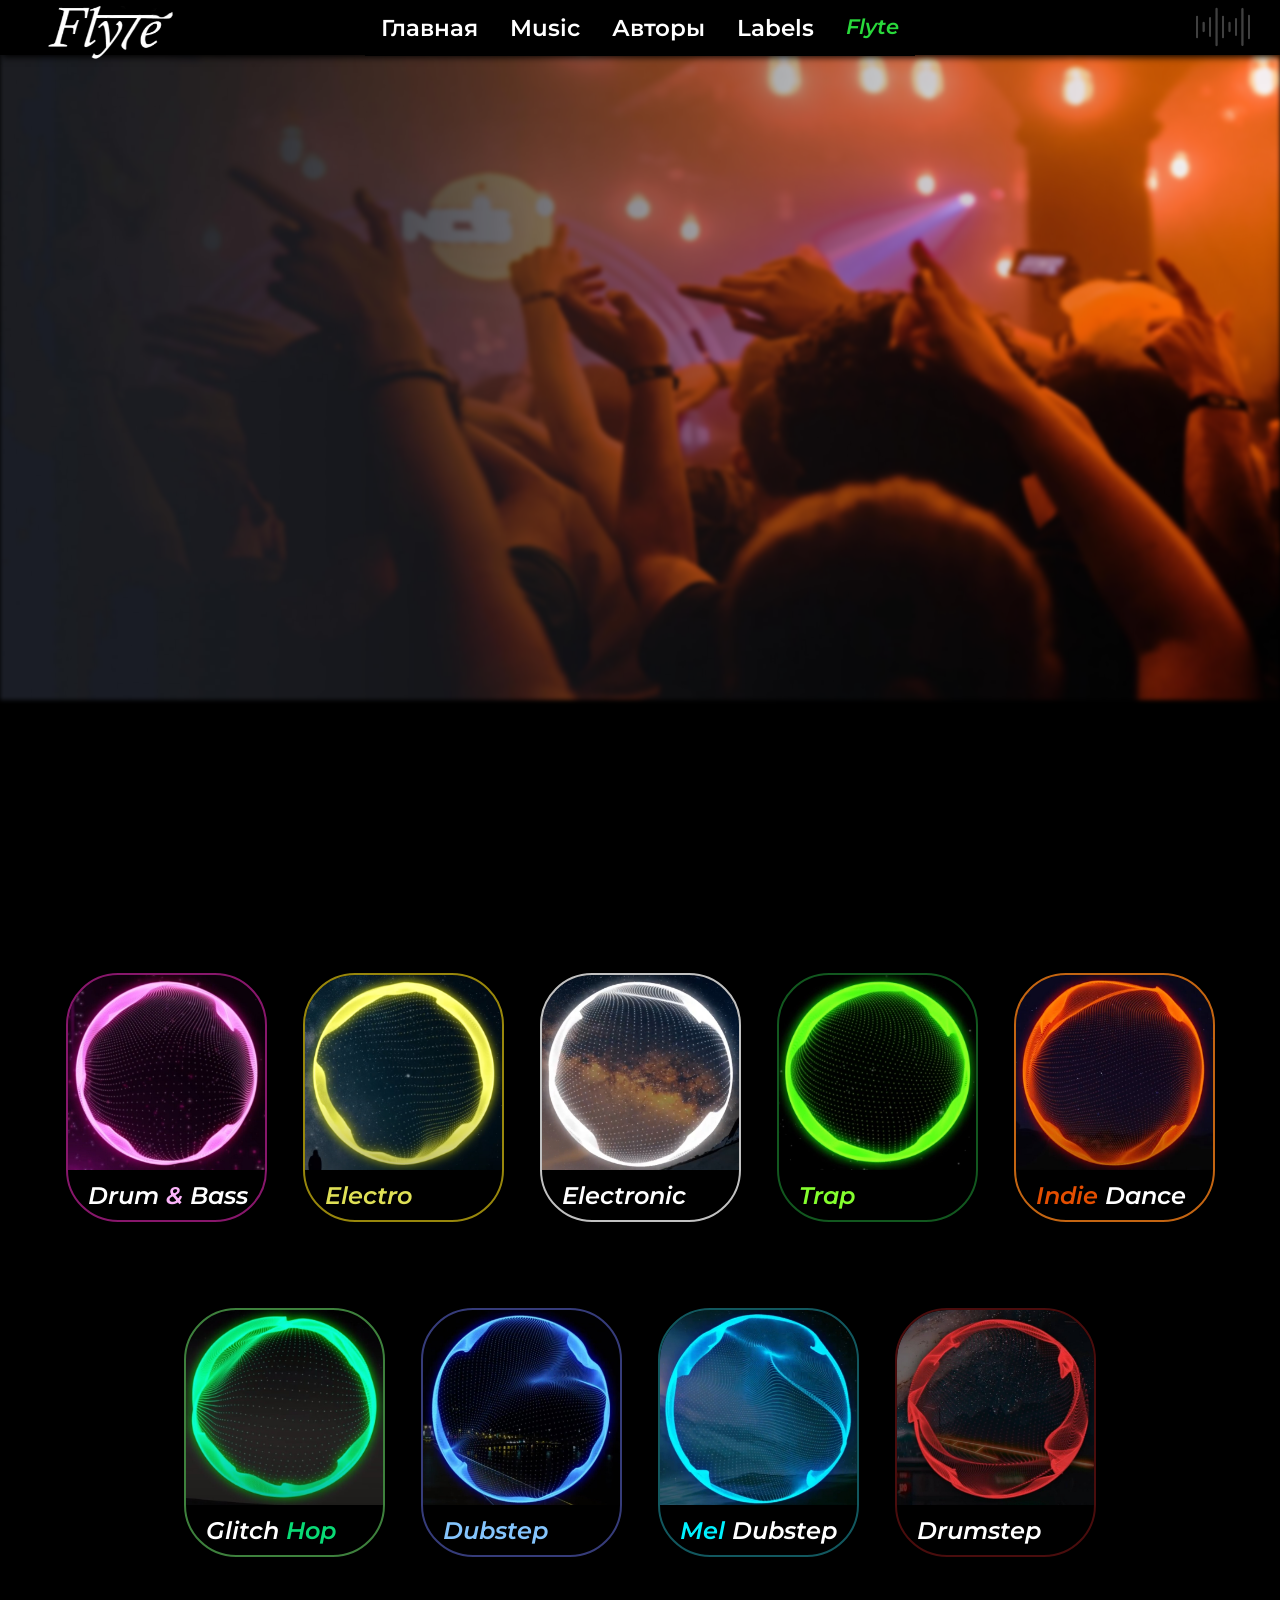
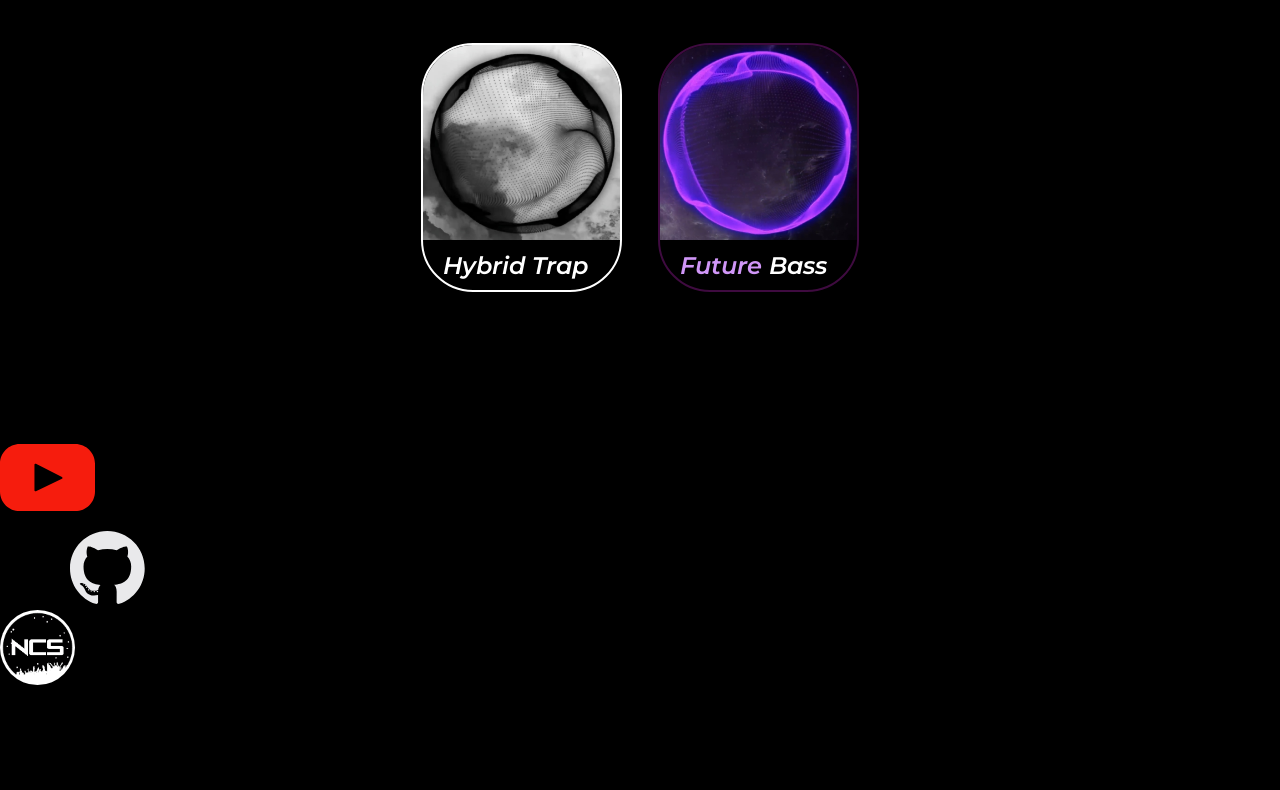
==== files/music.html @ 18b71b93 "Add files via upload" ====
<!DOCTYPE html>
<html>

<head>
	<meta charset="utf-8">
	<meta http-equiv="X-UA-Compatible" content="IE=edge">
	<meta name="viewport" content="width=device-width">
	<title>Flyte Music</title>

	<link rel="stylesheet" type="text/css" href="music.css">
	<link rel="stylesheet" href="../css/loader.css">
	<link rel="stylesheet" type="text/css" href="music-media.css">
	<link rel="stylesheet" type="text/css" href="uou.css">
	<link rel="stylesheet" type="text/css" href="uou-mobile.css">
	<link rel="stylesheet" href="../footer/goast.css">
	<link rel="stylesheet" href="../loader/loader.css">

</head>

<body>

	<!-- include JQuery -->
	<script src="https://code.jquery.com/jquery-3.3.1.min.js"
		integrity="sha256-FgpCb/KJQlLNfOu91ta32o/NMZxltwRo8QtmkMRdAu8=" crossorigin="anonymous">
		</script>

	<!-- Header -->

	<header class="header">
		<div class="container">
			<div class="header-block">

				<div class="header-bg">
					<img src="header.jpg" class="header-bg__image">
				</div>

			</div>

			<div class="header-rectangle"></div>
		</div>
	</header>

	<!-- Menu -->

	<div class="mobile">
		<div>
			<span></span>
			<span></span>
			<span></span>
		</div>
		<nav>
			<ul>
				<li><a href="../index.html">Главная</a></li>
				<li><a href="music.html" target="_blank"><span style="color: #e8c9ff;">Music</span></a></li>
				<li><a href="#">Авторы</a></li>
				<li><a href="#">Labels</a></li>
				<li><a href="#" class="style-word"><span style="color: #91ffb0;;">Flyte</span></a></li>
			</ul>
		</nav>
	</div>

	<section class="menu">
		<div class="menu-nav">
			<div class="navbar">
				<a href="../index.html" class="a">Главная</a>
				<a href="music.html" class="a">Music</a>
				<a href="#" class="a">Авторы</a>
				<a href="#" class="a">Labels</a>
				<a href="#" class="menu-link" style="font-style: italic;"><span style="color: #29d93b;">Flyte</span></a>
			</div>
		</div>
	</section>

	<section class="circles">
		<div class="container">
			<div class="container-table">
				<div class="image-table">
					<div class="image-table__block">
						<div class="image-table__link">
							<a href="../genres/dnb.html" class="image-link" target="_blank">
								<div class="image-table__border">
									<img src="../circles/drum&bass.jpg" class="image-link__item"
										data-label='Drum & Bass' style="outline: 2px solid rgb(136, 23, 108);">
								</div>
								<!-- Under text block -->
								<p class="image-table__title">Drum <span style="color: #fbb4f9;">&</span> Bass</p>
							</a>
						</div>
						<div class="image-table__link">
							<a href="#" class="image-link">
								<img src="../circles/electro.jpg" class="image-link__item"
									style="outline: 2px solid rgb(152, 135, 12);">
							</a>
							<!-- Under text block -->
							<p class="image-table__title" style="color: #dfe056;">Electro</p>
						</div>
						<div class="image-table__link">
							<a href="#" class="image-link">
								<img src="../circles/electronic.jpg" class="image-link__item"
									style="outline: 2px solid rgba(255, 255, 255, 0.758);">
							</a>
							<!-- Under text block -->
							<p class="image-table__title">Electronic</p>
						</div>
						<div class="image-table__link">
							<a href="#" class="image-link">
								<img src="../circles/trap.jpg" class="image-link__item"
									style="outline: 2px solid rgb(18, 88, 31);">
							</a>
							<!-- Under text block -->
							<p class="image-table__title" style="color: #84fe2e;">Trap</p>
						</div>
						<div class="image-table__link">
							<a href="#" class="image-link">
								<img src="../circles/indie-dance.jpg" class="image-link__item"
									style="outline: 2px solid rgb(196, 101, 18);">
							</a>
							<!-- Under text block -->
							<p class="image-table__title"><span style="color: #e44e00;">Indie</span> Dance</p>
						</div>
					</div>

					<div class="image-table__block">
						<div class="image-table__link">
							<a href="#" class="image-link">
								<img src="../circles/glitch-hop.jpg" class="image-link__item"
									style="outline: 2px solid rgba(122, 252, 120, 0.515);">
							</a>
							<!-- Under text block -->
							<p class="image-table__title">Glitch <span style="color: #09da76;">Hop</span></p>
						</div>
						<div class="image-table__link">
							<a href="#" class="image-link">
								<img src="../circles/dubstep.jpg" class="image-link__item"
									style="outline: 2px solid rgb(54, 60, 122);">
							</a>
							<!-- Under text block -->
							<p class="image-table__title"><span style="color: #85c5fd;">Dubstep</span></p>
						</div>
						<div class="image-table__link">
							<a href="#" class="image-link">
								<img src="../circles/mel-dubstep.jpg" class="image-link__item"
									style="outline: 2px solid rgb(18, 88, 95);">
							</a>
							<!-- Under text block -->
							<p class="image-table__title"><span style="color: rgb(0, 242, 255);">Mel</span> Dubstep</p>
						</div>
						<div class="image-table__link">
							<a href="#" class="image-link">
								<img src="../circles/drumstep.jpg" class="image-link__item"
									style="outline: 2px solid rgb(74, 13, 13);">
							</a>
							<!-- Under text block -->
							<p class="image-table__title">Drumstep</p>
						</div>
					</div>

					<div class="image-table__block">
						<div class="image-table__link">
							<a href="../eyes/eyes.html" target="_blank" class="image-link">
								<img src="../circles/hybrid-trap.jpg" class="image-link__item"
									style="outline: 2px solid rgb(255, 255, 255);">
							</a>
							<!-- Under text block -->
							<p class="image-table__title">Hybrid Trap</p>
						</div>
						<div class="image-table__link">
							<a href="#" class="image-link">
								<img src="../circles/future-bass.jpg" class="image-link__item"
									style="outline: 2px solid rgb(63, 11, 64);">
							</a>
							<!-- Under text block -->
							<p class="image-table__title"><span style="color: #d096f7;">Future</span> Bass</p>
						</div>
					</div>
				</div>
			</div>
		</div>
	</section>

	<!-- Under other units(UOU) -->

	<section class="circles">
		<div class="container">
			<div class="image-table1">
				<div class="image-table__block1">
					<div class="image-table__link1">
						<a href="../genres/dnb.html" class="image-link1" target="_blank">
							<img src="../circles/drum&bass.jpg" class="image-link__item1"
								style="outline: 2px solid rgb(136, 23, 108);">
						</a>
						<!-- Under text block -->
						<p class="image-table__title">Drum <span style="color: #fbb4f9;">&</span> Bass</p>
					</div>
					<div class="image-table__link1">
						<a href="#" class="image-link1">
							<img src="../circles/electro.jpg" class="image-link__item1"
								style="outline: 2px solid rgb(152, 135, 12);">
						</a>
						<!-- Under text block -->
						<p class="image-table__title" style="color: #dfe056;">Electro</p>
					</div>
					<div class="image-table__link1">
						<a href="#" class="image-link1">
							<img src="../circles/electronic.jpg" class="image-link__item1"
								style="outline: 2px solid rgba(255, 255, 255, 0.758);">
						</a>
						<!-- Under text block -->
						<p class="image-table__title">Electronic</p>
					</div>
					<div class="image-table__link1">
						<a href="#" class="image-link1">
							<img src="../circles/trap.jpg" class="image-link__item1"
								style="outline: 2px solid rgb(18, 88, 31);">
						</a>
						<!-- Under text block -->
						<p class="image-table__title" style="color: #84fe2e;">Trap</p>
					</div>
				</div>

				<div class="image-table__block1">
					<div class="image-table__link1">
						<a href="#" class="image-link1">
							<img src="../circles/indie-dance.jpg" class="image-link__item1"
								style="outline: 2px solid rgb(196, 101, 18);">
						</a>
						<!-- Under text block -->
						<p class="image-table__title"><span style="color: #e44e00;">Indie</span> Dance</p>
					</div>
					<div class="image-table__link1">
						<a href="#" class="image-link1">
							<img src="../circles/glitch-hop.jpg" class="image-link__item1"
								style="outline: 2px solid rgba(122, 252, 120, 0.515);">
						</a>
						<!-- Under text block -->
						<p class="image-table__title">Glitch <span style="color: #09da76;">Hop</span></p>
					</div>
					<div class="image-table__link1">
						<a href="#" class="image-link1">
							<img src="../circles/dubstep.jpg" class="image-link__item1"
								style="outline: 2px solid rgb(54, 60, 122);">
						</a>
						<!-- Under text block -->
						<p class="image-table__title"><span style="color: #85c5fd;">Dubstep</span></p>
					</div>
					<div class="image-table__link1">
						<a href="#" class="image-link1">
							<img src="../circles/mel-dubstep.jpg" class="image-link__item1"
								style="outline: 2px solid rgb(18, 88, 95);">
						</a>
						<!-- Under text block -->
						<p class="image-table__title"><span style="color: rgb(0, 242, 255);">Mel</span> Dubstep</p>
					</div>
				</div>

				<div class="image-table__block1">
					<div class="image-table__link1">
						<a href="#" class="image-link1">
							<img src="../circles/drumstep.jpg" class="image-link__item1"
								style="outline: 2px solid rgb(74, 13, 13);">
						</a>
						<!-- Under text block -->
						<p class="image-table__title">Drumstep</p>
					</div>
					<div class="image-table__link1">
						<a href="#" class="image-link1">
							<img src="../circles/hybrid-trap.jpg" class="image-link__item1"
								style="outline: 2px solid rgb(255, 255, 255);">
						</a>
						<!-- Under text block -->
						<p class="image-table__title">Hybrid Trap</p>
					</div>
					<div class="image-table__link1">
						<a href="#" class="image-link1">
							<img src="../circles/future-bass.jpg" class="image-link__item1"
								style="outline: 2px solid rgb(63, 11, 64);">
						</a>
						<!-- Under text block -->
						<p class="image-table__title"><span style="color: #d096f7;">Future</span> Bass</p>
					</div>
				</div>
			</div>
		</div>
	</section>

	<!-- Under other units for mobile(UOU-mobile) -->

	<section class="circles">
		<div class="container">
			<div class="image-table2">

				<div class="image-table__block2">
					<div class="image-table__link2">
						<a href="../genres/DnB/dnb.html" class="image-link2" target="_blank">
							<img src="../circles/drum&bass.jpg" class="image-link__item2"
								style="outline: 2px solid rgb(136, 23, 108);">
							<!-- Under text block -->
							<p class="image-table__title">Drum <span style="color: #fbb4f9;">&</span> Bass</p>
						</a>
					</div>
					<div class="image-table__link2">
						<a href="#" class="image-link2">
							<img src="../circles/electro.jpg" class="image-link__item2"
								style="outline: 2px solid rgb(152, 135, 12);">
						</a>
						<!-- Under text block -->
						<p class="image-table__title" style="color: #dfe056;">Electro</p>
					</div>
					<div class="image-table__link2">
						<a href="#" class="image-link2">
							<img src="../circles/electronic.jpg" class="image-link__item2"
								style="outline: 2px solid rgba(255, 255, 255, 0.758);">
						</a>
						<!-- Under text block -->
						<p class="image-table__title">Electronic</p>
					</div>
				</div>

				<div class="image-table__block2">
					<div class="image-table__link2">
						<a href="#" class="image-link2">
							<img src="../circles/trap.jpg" class="image-link__item2"
								style="outline: 2px solid rgb(18, 88, 31);">
						</a>
						<!-- Under text block -->
						<p class="image-table__title" style="color: #84fe2e;">Trap</p>
					</div>
					<div class="image-table__link2">
						<a href="#" class="image-link2">
							<img src="../circles/indie-dance.jpg" class="image-link__item2"
								style="outline: 2px solid rgb(196, 101, 18);">
						</a>
						<!-- Under text block -->
						<p class="image-table__title"><span style="color: #e44e00;">Indie</span> Dance</p>
					</div>
					<div class="image-table__link2">
						<a href="#" class="image-link2">
							<img src="../circles/glitch-hop.jpg" class="image-link__item2"
								style="outline: 2px solid rgba(122, 252, 120, 0.515);">
						</a>
						<!-- Under text block -->
						<p class="image-table__title">Glitch <span style="color: #09da76;">Hop</span></p>
					</div>
				</div>

				<div class="image-table__block2">
					<div class="image-table__link2">
						<a href="#" class="image-link2">
							<img src="../circles/dubstep.jpg" class="image-link__item2"
								style="outline: 2px solid rgb(54, 60, 122);">
						</a>
						<!-- Under text block -->
						<p class="image-table__title"><span style="color: #85c5fd;">Dubstep</span></p>
					</div>
					<div class="image-table__link2">
						<a href="#" class="image-link2">
							<img src="../circles/mel-dubstep.jpg" class="image-link__item2"
								style="outline: 2px solid rgb(18, 88, 95);">
						</a>
						<!-- Under text block -->
						<p class="image-table__title"><span style="color: rgb(0, 242, 255);">Mel</span> Dubstep</p>
					</div>
					<div class="image-table__link2">
						<a href="#" class="image-link2">
							<img src="../circles/drumstep.jpg" class="image-link__item2"
								style="outline: 2px solid rgb(74, 13, 13);">
						</a>
						<!-- Under text block -->
						<p class="image-table__title">Drumstep</p>
					</div>
				</div>
				<div class="image-table__block2">
					<div class="image-table__link2">
						<a href="#" class="image-link2">
							<img src="../circles/hybrid-trap.jpg" class="image-link__item2"
								style="outline: 2px solid rgb(255, 255, 255);">
						</a>
						<!-- Under text block -->
						<p class="image-table__title">Hybrid Trap</p>
					</div>
					<div class="image-table__link2">
						<a href="#" class="image-link2">
							<img src="../circles/future-bass.jpg" class="image-link__item2"
								style="outline: 2px solid rgb(63, 11, 64);">
						</a>
						<!-- Under text block -->
						<p class="image-table__title"><span style="color: #d096f7;">Future</span> Bass</p>
					</div>
				</div>
			</div>
		</div>
	</section>

	<!-- Under other units for mobile(UOU-mobile2) -->

	<section class="circles">
		<div class="container">
			<div class="image-table3">

				<div class="image-table__block3">
					<div class="image-table__link3">
						<a href="../genres/DnB/dnb.html" class="image-link3" target="_blank">
							<img src="../circles/drum&bass.jpg" class="image-link__item3"
								style="outline: 2px solid rgb(136, 23, 108);">
							<!-- Under text block -->
							<p class="image-table__title">Drum <span style="color:#fbb4f9;">&</span> Bass</p>
						</a>
					</div>
					<div class="image-table__link3">
						<a href="#" class="image-link3">
							<img src="../circles/electro.jpg" class="image-link__item3"
								style="outline: 2px solid rgb(152, 135, 12);">
						</a>
						<!-- Under text block -->
						<p class="image-table__title" style="color: #dfe056;">Electro</p>
					</div>
				</div>

				<div class="image-table__block3">
					<div class="image-table__link3">
						<a href="#" class="image-link3">
							<img src="../circles/electronic.jpg" class="image-link__item3"
								style="outline: 2px solid rgba(255, 255, 255, 0.758);">
						</a>
						<!-- Under text block -->
						<p class="image-table__title">Electronic</p>
					</div>

					<div class="image-table__link3">
						<a href="#" class="image-link3">
							<img src="../circles/trap.jpg" class="image-link__item3"
								style="outline: 2px solid rgb(18, 88, 31);">
						</a>
						<!-- Under text block -->
						<p class="image-table__title" style="color: #84fe2e;">Trap</p>
					</div>
				</div>

				<div class="image-table__block3">
					<div class="image-table__link3">
						<a href="#" class="image-link3">
							<img src="../circles/indie-dance.jpg" class="image-link__item3"
								style="outline: 2px solid rgb(196, 101, 18);">
						</a>
						<!-- Under text block -->
						<p class="image-table__title"><span style="color: #e44e00;">Indie</span> Dance</p>
					</div>
					<div class="image-table__link3">
						<a href="#" class="image-link3">
							<img src="../circles/glitch-hop.jpg" class="image-link__item3"
								style="outline: 2px solid rgba(122, 252, 120, 0.515);">
						</a>
						<!-- Under text block -->
						<p class="image-table__title">Glitch <span style="color: #09da76;">Hop</span></p>
					</div>
				</div>

				<div class="image-table__block3">
					<div class="image-table__link3">
						<a href="#" class="image-link3">
							<img src="../circles/dubstep.jpg" class="image-link__item3"
								style="outline: 2px solid rgb(54, 60, 122);">
						</a>
						<!-- Under text block -->
						<p class="image-table__title"><span style="color: #85c5fd;">Dubstep</span></p>
					</div>
					<div class="image-table__link3">
						<a href="#" class="image-link3">
							<img src="../circles/mel-dubstep.jpg" class="image-link__item3"
								style="outline: 2px solid rgb(18, 88, 95);">
						</a>
						<!-- Under text block -->
						<p class="image-table__title"><span style="color: rgb(0, 242, 255);">Mel</span> Dubstep</p>
					</div>
				</div>
				<div class="image-table__block3">
					<div class="image-table__link3">
						<a href="#" class="image-link3">
							<img src="../circles/drumstep.jpg" class="image-link__item3"
								style="outline: 2px solid rgb(74, 13, 13);">
						</a>
						<!-- Under text block -->
						<p class="image-table__title">Drumstep</p>
					</div>

					<div class="image-table__link3">
						<a href="#" class="image-link3">
							<img src="../circles/hybrid-trap.jpg" class="image-link__item3"
								style="outline: 2px solid rgb(255, 255, 255);">
						</a>
						<!-- Under text block -->
						<p class="image-table__title">Hybrid Trap</p>
					</div>
				</div>
				<div class="image-table__block3">
					<div class="image-table__link3">
						<a href="#" class="image-link3">
							<img src="../circles/future-bass.jpg" class="image-link__item3"
								style="outline: 2px solid rgb(63, 11, 64);">
						</a>
						<!-- Under text block -->
						<p class="image-table__title"><span style="color: #d096f7;">Future</span> Bass</p>
					</div>
				</div>
			</div>
		</div>
	</section>

	<!-- Under other units for mobile(UOU-mobile3) -->

	<section class="circles">
		<div class="container">
			<div class="image-table4">

				<div class="image-table__block4">
					<div class="image-table__link4">
						<a href="../genres/DnB/dnb.html" class="image-link4" target="_blank">
							<img src="../circles/drum&bass.jpg" class="image-link__item4"
								style="outline: 2px solid rgb(136, 23, 108);">
							<!-- Under text block -->
							<p class="image-table__title">Drum <span style="color: #fbb4f9;">&</span> Bass</p>
						</a>
					</div>
					<div class="image-table__link4">
						<a href="#" class="image-link4">
							<img src="../circles/electro.jpg" class="image-link__item4"
								style="outline: 2px solid rgb(152, 135, 12);">
						</a>
						<!-- Under text block -->
						<p class="image-table__title" style="color: #dfe056;">Electro</p>
					</div>
				</div>

				<div class="image-table__block4">
					<div class="image-table__link4">
						<a href="#" class="image-link4">
							<img src="../circles/electronic.jpg" class="image-link__item4"
								style="outline: 2px solid rgba(255, 255, 255, 0.758);">
						</a>
						<!-- Under text block -->
						<p class="image-table__title">Electronic</p>
					</div>

					<div class="image-table__link4">
						<a href="#" class="image-link4">
							<img src="../circles/trap.jpg" class="image-link__item4"
								style="outline: 2px solid rgb(18, 88, 31);">
						</a>
						<!-- Under text block -->
						<p class="image-table__title" style="color: #84fe2e;">Trap</p>
					</div>
				</div>

				<div class="image-table__block4">
					<div class="image-table__link4">
						<a href="#" class="image-link4">
							<img src="../circles/indie-dance.jpg" class="image-link__item4"
								style="outline: 2px solid rgb(196, 101, 18);">
						</a>
						<!-- Under text block -->
						<p class="image-table__title"><span style="color: #e44e00;">Indie</span> Dance</p>
					</div>
					<div class="image-table__link4">
						<a href="#" class="image-link4">
							<img src="../circles/glitch-hop.jpg" class="image-link__item4"
								style="outline: 2px solid rgba(122, 252, 120, 0.515);">
						</a>
						<!-- Under text block -->
						<p class="image-table__title">Glitch <span style="color: #09da76;">Hop</span></p>
					</div>
				</div>

				<div class="image-table__block4">
					<div class="image-table__link4">
						<a href="#" class="image-link4">
							<img src="../circles/dubstep.jpg" class="image-link__item4"
								style="outline: 2px solid rgb(54, 60, 122);">
						</a>
						<!-- Under text block -->
						<p class="image-table__title"><span style="color: #85c5fd;">Dubstep</span></p>
					</div>
					<div class="image-table__link4">
						<a href="#" class="image-link4">
							<img src="../circles/mel-dubstep.jpg" class="image-link__item4"
								style="outline: 2px solid rgb(18, 88, 95);">
						</a>
						<!-- Under text block -->
						<p class="image-table__title"><span style="color: rgb(0, 242, 255);">Mel</span> Dubstep</p>
					</div>
				</div>
				<div class="image-table__block4">
					<div class="image-table__link4">
						<a href="#" class="image-link4">
							<img src="../circles/drumstep.jpg" class="image-link__item4"
								style="outline: 2px solid rgb(74, 13, 13);">
						</a>
						<!-- Under text block -->
						<p class="image-table__title">Drumstep</p>
					</div>

					<div class="image-table__link4">
						<a href="#" class="image-link4">
							<img src="../circles/hybrid-trap.jpg" class="image-link__item4"
								style="outline: 2px solid rgb(255, 255, 255);">
						</a>
						<!-- Under text block -->
						<p class="image-table__title">Hybrid Trap</p>
					</div>
				</div>
				<div class="image-table__block4">
					<div class="image-table__link4">
						<a href="#" class="image-link4">
							<img src="../circles/future-bass.jpg" class="image-link__item4"
								style="outline: 2px solid rgb(63, 11, 64);">
						</a>
						<!-- Under text block -->
						<p class="image-table__title"><span style="color: #d096f7;">Future</span> Bass</p>
					</div>
				</div>
			</div>
		</div>
	</section>

	<div class="logo-block">
		<a href="../index.html" class="logo-block__link">
			<img src="../1.png" class="logo">
		</a>
	</div>

	<!-- Footer -->

	<footer class="footer">
		<div id="container">
			<div class="block__footer">
				<div class="block-footer__link">
					<a href="https://www.spotify.com/" target="_blank">
						<img src="../svg/spotify.png" alt="svg" class="block-footer__image spotify">
					</a>
				</div>

				<div class="block-footer__link">
					<a href="https://www.youtube.com/channel/UC_aEa8K-EOJ3D6gOs7HcyNg" target="_blank">
						<img src="../svg/youtube.svg" alt="svg" class="block-footer__image youtube">
					</a>

				</div>

				<div class="block-footer__link block-footer-right__pad">
					<a href="https://github.com/Divvner" target="_blank">
						<img src="../svg/github.svg" alt="svg" class="block-footer__image github">
					</a>
				</div>

				<div class="block-footer__link">
					<a href="https://ncs.io/" target="_blank">
						<img src="../svg/ncs.png" alt="svg" class="block-footer__image ncs">
					</a>
				</div>
			</div>
			<div class="block__audio">
				<img class="soundbutton paused" src="../images/sound.gif" alt="Alt">
				<audio class="audio" src="../media/heartafire.mp3" loop></audio>
			</div>
		</div>
	</footer>

	<!-- Footer End -->

	<div id="preloader">
		<div id="loader">
			<div class='music'>
				<div class='bar'></div>
				<div class='bar'></div>
				<div class='bar'></div>
				<div class='bar'></div>
				<div class='bar'></div>
				<div class='bar'></div>
				<div class='bar'></div>
				<div class='bar'></div>
				<div class='bar'></div>
				<div class='bar'></div>
			</div>
		</div>
	</div>

	<script src="music.js" defer></script>

</body>

</html>
---- files/music.css ----
@import url('https://fonts.googleapis.com/css2?family=Montserrat:wght@100;200&display=swap');
@import url('https://fonts.googleapis.com/css2?family=Raleway:wght@100;200&family=Work+Sans:wght@100&display=swap');

* {
	margin: 0;
	padding: 0;
	box-sizing: border-box;
}

:root {
	--index: calc(1vw + 1vh);
}

body {
	background-color: #000;
	color: #fff;
	font-size: calc(var(--index) * .8);
	overflow-x: hidden;
	height: 100vh;
}

/*

	Menu for Mobile

*/



.mobile div {
	display: inline-block;
	position: fixed;
	left: 55%;
	bottom: 10px;
	margin-left: -50px;
	margin-top: -50px;
	background-color: #07e575;
	height: 40%;
	width: 40%;
	border-radius: 50%;
	z-index: 9999999;
	border: 4px solid #BFE2FF;
	box-shadow: 1px 3px 5px rgba(0, 0, 0, 0.3);
	cursor: pointer;
	box-sizing: content-box;
}

.mobile div span {
	display: block;
	position: absolute;
	left: 50%;
	transform: translateX(-50%);
	width: 30px;
	height: 4px;
	background-color: black;
	border-radius: 13px;
	transition-duration: .4s;
}

.mobile div span:nth-child(1) {
	top: 14px;
}

.mobile div span:nth-child(2) {
	top: 23px;
}

.mobile div span:nth-child(3) {
	bottom: 14px;
}

.mobile div.active span:nth-child(1) {
	transform: translate(-15px, 9px) rotate(-45deg);
}

.mobile div.active span:nth-child(2) {
	transition-duration: 0s;
	opacity: 0;
}

.mobile div.active span:nth-child(3) {
	transform: translate(-15px, -9px) rotate(45deg);
}

.mobile nav {
	display: block;
	position: fixed;
	height: 50px;
	width: 50px;
	border-radius: 50%;
	z-index: 9999990;
	transition-duration: .4s;
	display: flex;
	align-items: center;
	justify-content: center;
	overflow: hidden;
}

.mobile nav.open {
	background-color: rgba(0, 0, 0, 0.9);
	width: 170vw;
	height: 180vh;
	right: 0px;
	bottom: 0px;
	border-radius: 0;
}

.mobile nav ul {
	display: none;
}

.mobile nav ul.show {
	display: flex;
	flex-direction: column;
	list-style: none;
	margin: 0;
	padding: 0;
}

.mobile ul li {
	display: flex;
	align-items: center;
	justify-content: center;
	background-color: transparent;
	width: 100%;
	opacity: 0;
	animation-name: fadein;
	animation-duration: 1s;
	animation-fill-mode: forwards;
}

.mobile ul li:not(:last-child) {
	margin-bottom: 22px;
}

.mobile ul li a {
	font-size: 24px;
	font-style: italic;
	font-family: Raleway;
	font-weight: 600;
	letter-spacing: 0.1em;
	text-decoration: none;
	color: #fff;
	transition: 0.4s;
}

.mobile ul li a:hover {
	color: #40db6c;
	transform: scale(1.1);
	transition: 0.4s;
}

.style-word {
	margin-top: 30px;
}

@keyframes fadein {
	0% {
		opacity: 0;

	}

	100% {
		opacity: 1;
	}
}

/*

	Menu

*/

.menu-nav {
	display: flex;
	justify-content: center;
}

.navbar {
	font-family: 'Montserrat';
	z-index: 1;
	position: fixed;
	overflow: hidden;
	background-color: black;
	border: none;
	top: 0;
}

.navbar .a {
	float: left;
	font-size: 18px;
	font-weight: 600;
	color: white;
	text-align: center;
	padding: 14px 16px;
	text-decoration: none;
	transition: 0.4s;
}

.navbar .a:hover {
	background-color: #4df75e;
	color: black;
	font-weight: 600;
	border-radius: 5%;
	transition: 0.4s;
}

.menu-link {
	float: left;
	font-size: 18px;
	font-weight: 600;
	color: #29d93b;
	text-align: center;
	padding: 14px 16px;
	text-decoration: none;
	transition: 0.4s;
}

.menu-link:hover {
	color: black;
	font-weight: 600;
	transition: 0.4s;
}

/*

	table of music

*/

.container-table {
	margin-top: 170px;
}

.image-table {
	margin-top: 100px;
}

.image-table__link {
	transition: 0.4s;
}

.image-table__link:hover {
	transition: 0.4s;
	transform: scale(1.1);
}

.image-table__block {
	display: flex;
	flex-direction: row;
	justify-content: center;
}

.image-link {
	text-decoration: none;
	cursor: pointer;
}

.image-link__item {
	width: 277px;
	height: 275px;
	outline: 2px solid;
	padding-bottom: 50px;
	transition: 0.4s;
}

.image-link__item:hover {
	opacity: 0.3;
}

.image-table__border {
	display: block;
}

/*

	Header

*/

.header {
	display: block;
}

.header-block {
	display: block;
}

.header-bg {
	position: relative;
}

.header-bg__image {
	width: 100%;
	height: 700px;
	filter: blur(2px);
	box-shadow: inset 50px #000;
}

/*

	Different icons

*/

.logo-block {
	display: flex;
	justify-content: center;
}

.logo {
	position: absolute;
	top: 1175px;
	width: 20%;
}

/* 

	Logo-link

*/

.logo-block__link {
	text-decoration: none;
	text-transform: none;
	cursor: pointer;
}
---- files/music-media.css ----
@media (min-width: 1200px) {

	/* 
	
	body { 
		margin-right: calc(-1 * (100vw - 100%));
	}
	 
	*/

	html {
		width: 100%;
		height: 100%;
		margin: 0 auto;
	}

	/* 
	
		Footer
	
	*/

	.block-footer-right__pad {
		margin-left: 655px;
	}

	/* 
	
		Header

	*/

	.header {}

	.header-block {}

	.header-bg {
		position: relative;
	}

	.header-bg__image {
		width: 100%;
		height: 700px;
		filter: blur(2px);
		box-shadow: inset 50px #000;
	}

	.header-rectangle {
		width: 100%;
		height: 55px;
		position: fixed;
		top: 0;
		left: 0;
		background-color: #000;
		box-shadow: 2px 2px 7px #000;
	}

	/* 
	
		header end
	
	*/

	.image-table1 {
		display: none;
	}

	.image-table2 {
		display: none;
	}

	.image-table3 {
		display: none;
	}

	.image-table4 {
		display: none;
	}

	.navbar {
		font-family: 'Montserrat';
		z-index: 1;
		position: fixed;
		overflow: hidden;
		background-color: black;
		border: none;
	}

	.navbar .a {
		float: left;
		font-size: 1.3em;
		font-weight: 600;
		color: white;
		text-align: center;
		padding: 14px 16px;
		text-decoration: none;
		transition: 0.4s;
	}

	.menu-link {
		float: left;
		font-size: 1.2em;
		font-weight: 600;
		color: #29d93b;
		text-align: center;
		padding: 14px 16px;
		text-decoration: none;
		transition: 0.4s;
	}

	.menu-nav {
		display: flex;
		justify-content: center;
	}

	.image-table {
		margin-top: 100px;
	}

	.image-table__link {
		transition: 0.4s;
	}

	.image-table__link:hover {
		transition: 0.4s;
		transform: scale(1.1);
	}

	.image-table__block {
		display: flex;
		flex-direction: row;
		justify-content: center;
	}

	.image-link {
		text-decoration: none;
		cursor: pointer;
	}

	.image-link__item {
		width: 197px;
		height: 245px;
		margin: 20px;
		margin-top: 100px;
		border-radius: 50px;
		transition: 0.4s;
	}

	.image-link__item:hover {
		opacity: 0.3;
	}

	.image-table__title {
		text-decoration: none;
		text-transform: none;
		font-size: 1.4em;
		font-family: 'Montserrat';
		font-weight: 600;
		font-style: italic;
		color: #fff;
		margin-left: 40px;
		margin-top: -65px;
		animation: opacity 10s infinite;
	}

	.logo-block {
		display: block;
	}

	.logo {
		position: fixed;
		top: -33px;
		left: 5px;
		width: 17%;
	}

	/* 
	
		Footer
	
	*/

	#container {
		margin-top: 250px;
	}

	.block-footer__image {
		position: relative;
		width: 95px;
		height: 95px;
		top: -100px;
		transition: 0.4s;
	}

	.github {
		width: 75px;
		height: 75px;
		filter: invert(100%);
		margin: 0 70px 0 70px;
	}

	.ncs {
		width: 75px;
		height: 75px;
		border-radius: 50%;
	}

	.github:hover {
		transition: 0.4s;
		transform: scale(1.1);
		box-shadow: 2px 7px 5px rgb(17, 255, 0);
		border-radius: 50%;
	}

	.ncs:hover {
		transition: 0.4s;
		transform: scale(1.1);
		filter: invert(100%);
		box-shadow: 2px 7px 5px rgb(0, 238, 255);
	}

	.youtube:hover {
		transition: 0.4s;
		transform: scale(1.135);
	}

	.spotify {
		display: none;
	}

	.block-footer-right__pad {
		margin-left: 0px;
	}

	/* 
	
		Audio Button
	
	*/

	.block__audio {
		position: fixed;
		right: 30px;
		top: 0px;
	}

	.soundbutton {
		cursor: pointer;
		width: 54px;
		transition: .25s ease;
		color: green;
		transition: 0.4s;
	}

	.soundbutton:hover {
		transition: 0.4s;
		transform: scale(1.1);
	}

	.soundbutton.paused {
		opacity: .25;
	}

}

@media (min-width: 980px) and (max-width: 1199px) {

	.header {}

	.header-block {}

	.header-bg {
		position: relative;
	}

	.header-bg__image {
		width: 100%;
		height: 700px;
		filter: blur(2px);
		box-shadow: inset 50px #000;
	}

	.block-footer-right__pad {
		margin-left: 650px;
	}

	.image-table1 {
		display: none;
	}

	.image-table2 {
		display: none;
	}

	.image-table3 {
		display: none;
	}

	.image-table4 {
		display: none;
	}

	.menu-nav {
		display: flex;
		justify-content: center;
	}

	.navbar {
		font-family: 'Montserrat';
		z-index: 1;
		position: fixed;
		overflow: hidden;
		background-color: black;
		border: none;
	}

	.navbar .a {
		float: left;
		font-size: 1.5em;
		font-weight: 600;
		color: white;
		text-align: center;
		padding: 14px 16px;
		text-decoration: none;
		transition: 0.4s;
	}

	.menu-link {
		float: left;
		font-size: 1.5em;
		font-weight: 600;
		color: #29d93b;
		text-align: center;
		padding: 14px 16px;
		text-decoration: none;
		transition: 0.4s;
	}

	.menu-nav {
		display: flex;
		justify-content: center;
	}

	.image-table {
		margin-top: 300px;
	}

	.image-table__link {
		transition: 0.4s;
	}

	.image-table__link:hover {
		transition: 0.4s;
		transform: scale(1.1);
	}

	.image-table__block {
		display: flex;
		flex-direction: row;
		justify-content: center;
	}

	.image-link {
		text-decoration: none;
		cursor: pointer;
	}

	.image-link__item {
		width: 197px;
		height: 245px;
		margin: 20px;
		border-radius: 50px;
		margin-top: 100px;
		transition: 0.4s;
	}

	.image-link__item:hover {
		opacity: 0.3;
	}

	.image-table__title {
		text-decoration: none;
		text-transform: none;
		font-size: 1.5em;
		font-family: 'Montserrat';
		font-weight: 600;
		font-style: italic;
		color: #fff;
		margin-left: 40px;
		margin-top: -65px;
		animation: opacity 10s infinite;
	}

	.logo-block {
		display: block;
	}

	.logo {
		position: fixed;
		top: -30px;
		left: 0px;
		width: 17%;
	}

	/* 
	
		Header-rectangle
	
	*/

	.header-rectangle {
		width: 100%;
		height: 60px;
		position: fixed;
		top: 0;
		left: 0;
		background-color: #000;
		box-shadow: 2px 2px 7px #000;
	}

	/* 
	
		Footer
	
	*/

	#container {
		margin-top: 250px;
	}

	.block-footer__image {
		position: relative;
		width: 95px;
		height: 95px;
		top: -100px;
		transition: 0.4s;
	}

	.github {
		width: 75px;
		height: 75px;
		filter: invert(100%);
		margin: 0 70px 0 70px;
	}

	.ncs {
		width: 75px;
		height: 75px;
		border-radius: 50%;
	}

	.github:hover {
		transition: 0.4s;
		transform: scale(1.1);
		box-shadow: 2px 7px 5px rgb(17, 255, 0);
		border-radius: 50%;
	}

	.ncs:hover {
		transition: 0.4s;
		transform: scale(1.1);
		filter: invert(100%);
		box-shadow: 2px 7px 5px rgb(0, 238, 255);
	}

	.youtube:hover {
		transition: 0.4s;
		transform: scale(1.135);
	}

	.spotify {
		display: none;
	}

	.block-footer-right__pad {
		margin-left: 0px;
	}


	/* 
	
		Audio Button
	
	*/

	.block__audio {
		position: fixed;
		right: 30px;
		top: 5px;
	}

	.soundbutton {
		cursor: pointer;
		width: 54px;
		transition: .25s ease;
		color: green;
		transition: 0.4s;
	}

	.soundbutton:hover {
		transition: 0.4s;
		transform: scale(1.1);
	}

	.soundbutton.paused {
		opacity: .25;
	}

}

@media (min-width: 769px) and (max-width: 979px) {

	.header {}

	.header-block {}

	.header-bg {
		position: relative;
	}

	.header-bg__image {
		width: 100%;
		height: 700px;
		filter: blur(2px);
		box-shadow: inset 50px #000;
	}

	.block-footer-right__pad {
		margin-left: 610px;
	}

	.image-table {
		display: none;
	}

	.image-table1 {
		display: block;
	}

	.image-table2 {
		display: none;
	}

	.image-table3 {
		display: none;
	}

	.image-table4 {
		display: none;
	}

	.navbar {
		font-family: 'Montserrat';
		z-index: 1;
		position: fixed;
		overflow: hidden;
		background-color: black;
		border: none;
	}

	.navbar .a {
		float: left;
		font-size: 2em;
		font-weight: 600;
		color: white;
		text-align: center;
		padding: 14px 16px;
		text-decoration: none;
		transition: 0.4s;
	}

	.menu-link {
		float: left;
		font-size: 2em;
		font-weight: 600;
		color: #29d93b;
		text-align: center;
		padding: 14px 16px;
		text-decoration: none;
		transition: 0.4s;
	}

	.menu-nav {
		display: flex;
		justify-content: center;
	}

	.image-table__title {
		text-decoration: none;
		text-transform: none;
		font-size: 2.3em;
		font-family: 'Montserrat';
		font-weight: 600;
		font-style: italic;
		color: #fff;
		margin-left: 65px;
		margin-top: -85px;
		animation: opacity 10s infinite;
	}

	.logo-block {
		display: flex;
		justify-content: center;
	}

	.logo {
		position: fixed;
		top: -33px;
		left: 0;
		width: 20%;
	}

	/* 
	
		Header-rectangle
	
	*/

	.header-rectangle {
		width: 100%;
		height: 80px;
		position: fixed;
		top: 0;
		left: 0;
		background-color: #000;
		box-shadow: 2px 2px 7px #000;
	}

	/* 
	
		Footer
	
	*/

	#container {
		margin-top: 250px;
	}

	.block-footer__image {
		position: relative;
		width: 95px;
		height: 95px;
		top: -100px;
		transition: 0.4s;
	}

	.github {
		width: 75px;
		height: 75px;
		filter: invert(100%);
		margin: 0 70px 0 70px;
	}

	.ncs {
		width: 75px;
		height: 75px;
		border-radius: 50%;
	}

	.github:hover {
		transition: 0.4s;
		transform: scale(1.1);
		box-shadow: 2px 7px 5px rgb(17, 255, 0);
		border-radius: 50%;
	}

	.ncs:hover {
		transition: 0.4s;
		transform: scale(1.1);
		filter: invert(100%);
		box-shadow: 2px 7px 5px rgb(0, 238, 255);
	}

	.youtube:hover {
		transition: 0.4s;
		transform: scale(1.135);
	}

	.spotify {
		display: none;
	}

	.block-footer-right__pad {
		margin-left: 0px;
	}


	/* 
	
		Audio Button
	
	*/

	.block__audio {
		position: fixed;
		right: 30px;
		top: 5px;
	}

	.soundbutton {
		cursor: pointer;
		width: 74px;
		transition: .25s ease;
		color: green;
		transition: 0.4s;
	}

	.soundbutton:hover {
		transition: 0.4s;
		transform: scale(1.1);
	}

	.soundbutton.paused {
		opacity: .25;
	}

}

@media (min-width: 640px) and (max-width: 768px) {

	.header {}

	.header-block {}

	.header-bg {
		position: relative;
	}

	.header-bg__image {
		width: 100%;
		height: 700px;
		filter: blur(2px);
		box-shadow: inset 50px #000;
	}

	.block-footer-right__pad {
		margin-left: 490px;
	}

	.image-table {
		display: none;
		margin-top: 300px;
	}

	.image-table1 {
		display: none;
		margin-top: 300px;
	}

	.image-table2 {
		display: block;
		margin-top: 300px;
	}

	.image-table3 {
		display: none;
	}

	.image-table4 {
		display: none;
	}

	.mobile div {
		display: inline-block;
		position: fixed;
		left: 50%;
		bottom: 10px;
		background-color: #07e575;
		height: 90px;
		width: 90px;
		border-radius: 50%;
		z-index: 9999999;
		border: 7px solid #078f4b;
		box-shadow: 1px 3px 5px rgba(0, 0, 0, 0.3);
		cursor: pointer;
		box-sizing: content-box;
	}

	.mobile div span {
		display: block;
		position: absolute;
		left: 50%;
		transform: translateX(-50%);
		width: 55px;
		height: 7.2px;
		background-color: black;
		border-radius: 13px;
		transition-duration: .4s;
	}

	.mobile div span:nth-child(1) {
		top: 28px;
	}

	.mobile div span:nth-child(2) {
		top: 42px;
	}

	.mobile div span:nth-child(3) {
		top: 56px;
	}

	.mobile div.active span:nth-child(1) {
		transform: translate(-27px, 15px) rotate(-45deg);
	}

	.mobile div.active span:nth-child(2) {
		transition-duration: 0s;
		opacity: 0;
	}

	.mobile div.active span:nth-child(3) {
		transform: translate(-27px, -13px) rotate(45deg);
	}

	.mobile nav.open {
		background-color: rgba(0, 0, 0, 0.9);
		width: 100%;
		height: 100%;
		border-radius: 0;
	}

	.mobile ul li {
		background-color: transparent;
		width: 100%;
		opacity: 0;
		animation-name: fadein;
		animation-duration: 1s;
		animation-fill-mode: forwards;
	}

	.mobile ul li a {
		position: relative;
		font-size: 3rem;
		font-style: italic;
		font-family: Raleway;
		font-weight: 600;
		letter-spacing: 0.1em;
		text-decoration: none;
		color: #fff;
		padding-top: 30px;
		transition: 0.4s;
	}

	.mobile ul li a:hover {
		color: #40db6c;
		transform: scale(1.1);
		transition: 0.4s;
	}

	.mobile ul li:nth-child(5) {
		padding-top: 20px;
	}

	.image-table__title {
		text-decoration: none;
		text-transform: none;
		font-size: 3em;
		font-family: 'Montserrat';
		font-weight: 600;
		font-style: italic;
		color: #fff;
		margin-left: 60px;
		margin-top: -80px;
		animation: opacity 10s infinite;
	}

	.logo-block {
		display: block;
	}

	.logo {
		position: fixed;
		top: -37px;
		left: 0;
		width: 25%;
	}

	/* 
	
		Header-rectangle
	
	*/

	.header-rectangle {
		width: 100%;
		height: 100px;
		position: fixed;
		top: 0;
		left: 0;
		background-color: #000;
		box-shadow: 2px 2px 7px #000;
	}

	/* 
	
		Footer
	
	*/

	#container {
		margin-top: 200px;
	}

	.block-footer__image {
		position: relative;
		width: 95px;
		height: 95px;
		margin-left: 30px;
		top: -100px;
		transition: 0.4s;
	}

	.spotify {
		width: 180px;
		height: 105px;
		border: 2px solid #000;
		border-radius: 50%;
		margin-left: 10px;
		margin-right: -30px;
	}

	.github {
		width: 75px;
		height: 75px;
		filter: invert(100%);
		margin-left: 600px;
		margin-right: 30px;
	}

	.youtube {
		width: 75px;
		height: 75px;
	}

	.ncs {
		width: 75px;
		height: 75px;
		margin-right: 40px;
		margin-left: 10px;
		border-radius: 50%;
	}

	.spotify:hover {
		transition: 0.3s;
		transform: scale(1.1);
		box-shadow: -5px 5px 5px green;
	}
	
	.github:hover {
		transition: 0.4s;
		transform: scale(1.1);
	}

	.youtube:hover {
		transition: 0.4s;
		transform: scale(1.1);
	}

	.ncs:hover {
		transition: 0.4s;
		transform: scale(1.1);
	}

	.block-footer-right__pad {
		margin-left: 160px;
	}

	/* 
	
		Audio Button
	
	*/

	.block__audio {
		position: fixed;
		right: 30px;
		top: 15px;
	}

	.soundbutton {
		cursor: pointer;
		width: 80px;
		transition: .25s ease;
		color: green;
		transition: 0.4s;
	}

	.soundbutton:hover {
		transition: 0.4s;
		transform: scale(1.2);
	}

	.soundbutton.paused {
		opacity: .25;
	}

}

@media (min-width: 480px) and (max-width: 640px) {

	.header {}

	.header-block {}

	.header-bg {
		position: relative;
	}

	.header-bg__image {
		width: 100%;
		height: 700px;
		filter: blur(2px);
		box-shadow: inset 50px #000;
	}

	.block-footer-right__pad {
		margin-left: 300px;
	}

	.image-table {
		display: none;
	}

	.image-table1 {
		display: none;
	}

	.image-table2 {
		display: none;
	}

	.image-table3 {
		display: block;
	}

	.image-table4 {
		display: none;
	}

	.mobile div {
		display: inline-block;
		position: fixed;
		left: 50%;
		bottom: 10px;
		background-color: #07e575;
		height: 110px;
		width: 110px;
		border-radius: 50%;
		z-index: 9999999;
		border: 7px solid #078f4b;
		box-shadow: 1px 3px 5px rgba(0, 0, 0, 0.3);
		cursor: pointer;
		box-sizing: content-box;
	}

	.mobile div span {
		display: block;
		position: absolute;
		left: 50%;
		transform: translateX(-50%);
		width: 65px;
		height: 8px;
		background-color: black;
		border-radius: 13px;
		transition-duration: .4s;
	}

	.mobile nav.open {
		background-color: rgba(0, 0, 0, 0.9);
		width: 100%;
		height: 100%;
		right: 0px;
		bottom: 0px;
		border-radius: 0;
	}

	.mobile ul li:nth-child(5) {
		padding-top: 20px;
	}

	.mobile ul li a {
		font-size: 4.5em;
		font-style: italic;
		font-family: Raleway;
		font-weight: 600;
		letter-spacing: 0.1em;
		text-decoration: none;
		color: #fff;
		padding-top: 30px;
		transition: 0.4s;
	}

	.mobile div span:nth-child(1) {
		top: 34px;
	}

	.mobile div span:nth-child(2) {
		top: 51px;
	}

	.mobile div span:nth-child(3) {
		top: 68px;
	}

	.mobile div.active span:nth-child(1) {
		transform: translate(-32px, 18px) rotate(-45deg);
	}

	.mobile div.active span:nth-child(2) {
		transition-duration: 0s;
		opacity: 0;
	}

	.mobile div.active span:nth-child(3) {
		transform: translate(-32px, -16px) rotate(45deg);
	}

	.image-table__title {
		text-decoration: none;
		text-transform: none;
		font-size: 3.8em;
		font-family: 'Montserrat';
		font-weight: 600;
		font-style: italic;
		color: #fff;
		margin-left: 60px;
		margin-top: -90px;
		animation: opacity 10s infinite;
	}

	.logo-block {
		display: block;
	}

	.logo {
		position: fixed;
		top: -60px;
		left: 0px;
		width: 30%;
	}

	/* 
	
		Header-rectangle
	
	*/

	.header-rectangle {
		width: 100%;
		height: 100px;
		position: fixed;
		top: 0;
		left: 0;
		background-color: #000;
		box-shadow: 2px 2px 7px #000;
	}

	/* 
	
		Footer
	
	*/

	#container {
		margin-top: 200px;
	}

	.block-footer__image {
		position: relative;
		width: 95px;
		height: 95px;
		margin-left: 30px;
		top: -100px;
		transition: 0.4s;
	}

	.spotify {
		width: 180px;
		height: 105px;
		border: 2px solid #000;
		border-radius: 50%;
		margin-left: 10px;
		margin-right: -30px;
	}

	.github {
		width: 75px;
		height: 75px;
		filter: invert(100%);
		margin-left: 600px;
		margin-right: 30px;
	}

	.youtube {
		width: 75px;
		height: 75px;
	}

	.ncs {
		width: 75px;
		height: 75px;
		margin-right: 40px;
		margin-left: 10px;
		border-radius: 50%;
	}

	.spotify:hover {
		transition: 0.3s;
		transform: scale(1.1);
		box-shadow: -5px 5px 5px green;
	}
	
	.github:hover {
		transition: 0.4s;
		transform: scale(1.1);
	}

	.youtube:hover {
		transition: 0.4s;
		transform: scale(1.1);
	}

	.ncs:hover {
		transition: 0.4s;
		transform: scale(1.1);
	}

	.block-footer-right__pad {
		margin-left: 160px;
	}

	/* 
	
		Audio Button
	
	*/

	.block__audio {
		position: fixed;
		right: 30px;
		top: 10px;
	}

	.soundbutton {
		cursor: pointer;
		width: 84px;
		transition: .25s ease;
		color: green;
		transition: 0.4s;
	}

	.soundbutton:hover {
		transition: 0.4s;
		transform: scale(1.1);
	}

	.soundbutton.paused {
		opacity: .25;
	}

}

@media (min-width: 320px) and (max-width: 480px) {

	.header {}

	.header-block {}

	.header-bg {
		position: relative;
	}

	.header-bg__image {
		width: 100%;
		height: 850px;
		filter: blur(3px);
		box-shadow: inset 50px #000;
	}

	.image-table {
		display: none;
	}

	.image-table1 {
		display: none;
	}

	.image-table2 {
		display: none;
	}

	.image-table3 {
		display: none;
	}

	.image-table4 {
		display: block;
	}

	/* 
	
		Mobile menu
	
	*/

	.mobile div {
		display: inline-block;
		position: fixed;
		left: 50%;
		bottom: 10px;
		background-color: #07e575;
		height: 100px;
		width: 100px;
		border-radius: 50%;
		z-index: 9999999;
		border: 7px solid #078f4b;
		box-shadow: 1px 3px 5px rgba(0, 0, 0, 0.3);
		cursor: pointer;
		box-sizing: content-box;
	}

	.mobile div span {
		display: block;
		position: absolute;
		left: 50%;
		transform: translateX(-50%);
		width: 65px;
		height: 7.5px;
		background-color: black;
		border-radius: 13px;
		transition-duration: .4s;
	}

	.mobile nav.open {
		background-color: rgba(0, 0, 0, 0.9);
		width: 100%;
		height: 100%;
		right: 0px;
		bottom: 0px;
		border-radius: 0;
	}

	.mobile ul li:nth-child(5) {
		padding-top: 40px;
	}

	.mobile ul li a {
		font-size: 5em;
		font-style: italic;
		font-family: Raleway;
		font-weight: 600;
		letter-spacing: 0.1em;
		text-decoration: none;
		color: #fff;
		padding-top: 37px;
		transition: 0.4s;
	}

	.mobile div span:nth-child(1) {
		top: 30px;
	}

	.mobile div span:nth-child(2) {
		top: 46px;
	}

	.mobile div span:nth-child(3) {
		top: 62px;
	}

	.mobile div.active span:nth-child(1) {
		transform: translate(-33px, 17px) rotate(-45deg);
	}

	.mobile div.active span:nth-child(2) {
		transition-duration: 0s;
		opacity: 0;
	}

	.mobile div.active span:nth-child(3) {
		transform: translate(-33px, -15px) rotate(45deg);
	}

	.image-table__title {
		text-decoration: none;
		text-transform: none;
		font-size: 4.2em;
		font-family: 'Montserrat';
		font-weight: 600;
		font-style: italic;
		color: #fff;
		margin-left: 55px;
		margin-top: -90px;
		animation: opacity 10s infinite;
	}

	.logo-block {
		display: block;
	}

	.logo {
		position: fixed;
		top: -47px;
		left: -30px;
		width: 40%;
	}

	/* 
	
		Header-rectangle
	
	*/

	.header-rectangle {
		width: 100%;
		height: 100px;
		position: fixed;
		top: 0;
		left: 0;
		background-color: #000;
		box-shadow: 2px 2px 7px #000;
	}

	/* 
	
		Footer
	
	*/

	#container {
		margin-top: 200px;
	}

	.block-footer__image {
		position: relative;
		width: 95px;
		height: 95px;
		margin-left: 30px;
		top: -100px;
		transition: 0.4s;
	}

	.spotify {
		width: 180px;
		height: 105px;
		border: 2px solid #000;
		border-radius: 50%;
		margin-left: 10px;
		margin-right: -30px;
	}

	.spotify:hover {
		transition: 0.3s;
		transform: scale(1.1);
		box-shadow: -5px 5px 5px green;
	}

	.github {
		width: 75px;
		height: 75px;
		filter: invert(100%);
		margin-left: 170px;
		margin-right: 30px;
	}

	.github:hover {
		transition: 0.4s;
		transform: scale(1.1);
	}

	.youtube:hover {
		transition: 0.4s;
		transform: scale(1.1);
	}

	.ncs:hover {
		transition: 0.4s;
		transform: scale(1.1);
	}

	.youtube {
		width: 75px;
		height: 75px;
	}

	.ncs {
		width: 75px;
		height: 75px;
		margin-right: 40px;
		margin-left: 10px;
		border-radius: 50%;
	}

	.block-footer-right__pad {
		margin-left: 160px;
	}

	/* 
	
		Audio Button
	
	*/

	.block__audio {
		position: fixed;
		right: 30px;
		top: 10px;
	}

	.soundbutton {
		cursor: pointer;
		width: 84px;
		transition: .25s ease;
		color: green;
		transition: 0.4s;
	}

	.soundbutton:hover {
		transition: 0.4s;
		transform: scale(1.1);
	}

	.soundbutton.paused {
		opacity: .25;
	}

}

/*

	Extra Media Requests

*/


@media (min-width: 769px) {

	.mobile {
		display: none;
	}

}

@media (min-width: 320px) and (max-width: 768px) {
	.menu-nav {
		display: none;
	}

}

/*

	extra Media Requests

*/

@media (min-width: 769px) and (max-width: 910px) {
	.navbar .a {
		float: left;
		font-size: 2.2em;
		font-weight: 600;
		color: white;
		text-align: center;
		padding: 14px 16px;
		text-decoration: none;
		transition: 0.4s;
	}

	.menu-link {
		float: left;
		font-size: 2.2em;
		font-weight: 600;
		color: #29d93b;
		text-align: center;
		padding: 14px 16px;
		text-decoration: none;
		transition: 0.4s;
	}
}

@media (min-width: 769px) and (max-width: 840px) {
	.navbar .a {
		float: left;
		font-size: 2.5em;
		font-weight: 600;
		color: white;
		text-align: center;
		padding: 14px 16px;
		text-decoration: none;
		transition: 0.4s;
	}

	.menu-link {
		float: left;
		font-size: 2.5em;
		font-weight: 600;
		color: #29d93b;
		text-align: center;
		padding: 14px 16px;
		text-decoration: none;
		transition: 0.4s;
	}
}

@media (min-width: 1024px) and (max-width: 1080px) {
	.navbar .a {
		float: left;
		font-size: 1.8em;
		font-weight: 600;
		color: white;
		text-align: center;
		padding: 14px 16px;
		text-decoration: none;
		transition: 0.4s;
	}

	.menu-link {
		float: left;
		font-size: 1.8em;
		font-weight: 600;
		color: #29d93b;
		text-align: center;
		padding: 14px 16px;
		text-decoration: none;
		transition: 0.4s;
	}
}

@media (min-width: 979px) {

	.image-table1 {
		display: none;
		margin-top: 300px;
	}

	.image-table2 {
		display: none;
		margin-top: 300px;
	}

}

@media (min-width: 769px) and (max-width: 979px) {

	.image-table2 {
		display: none;
		margin-top: 300px;
	}

}

@keyframes opacity {
	0%, 100% {
		opacity: 1;
	}

	50% {
		opacity: 0;
	}
}
---- files/uou.css ----
:root {
	--index: calc(1vw + 1vh);
}

html {
	position: absolute;
}

body {
	background-color: #000;
	color: #fff;
	font-size: calc(var(--index) * .8);

}

.image-table1 {
	margin-top: 100px;
}

.image-table__link1 {
	transition: 0.4s;
}

.image-table__link1:hover {
	transition: 0.4s;
	transform: scale(1.1);
}

.image-table__block1 {
	display: flex;
	flex-direction: row;
	justify-content: center;
}

.image-link1 {
	text-decoration: none;
	cursor: pointer;
}

.image-link__item1 {
	width: 257px;
	height: 305px;
	margin: 40px;
	margin-top: 100px;
	border-radius: 50px;
	outline: 2px solid;
	padding-bottom: 50px;
	transition: 0.4s;
}

.image-link__item1:hover {
	opacity: 0.3;
}

.image-table__text1 {
	display: none;
	margin-top: -150px;
	font-size: 1.5em;
	font-weight: 600;
	font-style: italic;
	font-family: 'Montserrat';
	text-align: center;
	color: white;
}

.image-table__link1:hover .image-table__text1 {
	display: block;
	cursor: pointer;
	transition: 0.4s;
}

.logo-block1 {
	display: none;
	display: flex;
	justify-content: center;
}

.logo1 {
	display: none;
	position: absolute;
	top: 1275px;
	width: 20%;
}
---- files/uou-mobile.css ----
:root {
	--index: calc(1vw + 1vh);
}

html {
	position: absolute;
}

body {
	background-color: #000;
	color: #fff;
	font-size: calc(var(--index) * .8);
	overflow-x: hidden;
}

.image-table2 {
	margin-top: 100px;
}

.image-table__link2 {
	transition: 0.4s;
}

.image-table__link2:hover {
	transition: 0.4s;
	transform: scale(1.1);
}

.image-table__block2 {
	display: flex;
	flex-direction: row;
	justify-content: center;
}

.image-link2 {
	text-decoration: none;
	cursor: pointer;
}

.image-link__item2 {
	width: 297px;
	height: 345px;
	border-radius: 50px;
	outline: 2px solid;
	padding-bottom: 50px;
	margin: 30px;
	margin-top: 100px;
	transition: 0.4s;
}

.image-link__item2:hover {
	opacity: 0.3;
}

.logo-block2 {
	display: flex;
	justify-content: center;
}

.logo2 {
	position: absolute;
	top: 1860px;
	width: 25%;
}

.icon {
	position: absolute;
	filter: invert(100%);
	width: 80px;
	height: 80px;
	top: 150px;
	transition: 0.3s;
}

/*

	next device

*/

.image-table3 {
	margin-top: 100px;
}

.image-table__link3 {
	transition: 0.4s;
}

.image-table__link3:hover {
	transition: 0.4s;
	transform: scale(1.1);
}

.image-table__block3 {
	display: flex;
	flex-direction: row;
	justify-content: center;
}

.image-link3 {
	text-decoration: none;
	cursor: pointer;
}

.image-link__item3 {
	width: 327px;
	height: 405px;
	border-radius: 50px;
	outline: 2px solid;
	padding-bottom: 80px;
	margin: 30px;
	margin-top: 100px;
	transition: 0.4s;
}

.image-link__item3:hover {
	opacity: 0.3;
}

.logo-block3 {
	display: flex;
	justify-content: center;
}

.logo3 {
	position: absolute;
	top: 3060px;
	width: 27%;
}

.icon {
	position: absolute;
	filter: invert(100%);
	width: 130px;
	height: 130px;
	top: 100px;
	transition: 0.3s;
}

/*

	next device

*/

.image-table4 {
	margin-top: 100px;
}

.image-table__link4 {
	transition: 0.4s;
}

.image-table__link4:hover {
	transition: 0.4s;
	transform: scale(1.1);
}

.image-table__block4 {
	display: flex;
	flex-direction: row;
	justify-content: center;
}

.image-link4 {
	text-decoration: none;
	cursor: pointer;
}

.image-link__item4 {
	width: 297px;
	height: 365px;
	border-radius: 50px;
	outline: 2px solid;
	padding-bottom: 80px;
	margin: 30px;
	margin-top: 90px;
	transition: 0.4s;
}

.image-link__item4:hover {
	opacity: 0.3;
}

.image-table__text4 {
	display: none;
	margin-top: -170px;
	font-size: 3.5em;
	font-weight: 600;
	font-style: italic;
	font-family: 'Montserrat';
	text-align: center;
	color: white;
}

.image-table__link4:hover .image-table__text4 {
	display: block;
	cursor: pointer;
	transition: 0.4s;
}

.logo-block4 {
	display: flex;
	justify-content: center;
}

.logo4 {
	position: absolute;
	top: 3360px;
	width: 30%;
}

.icon {
	position: absolute;
	filter: invert(100%);
	width: 130px;
	height: 130px;
	top: 100px;
	transition: 0.3s;
}

.icon1 {
	position: absolute;
	filter: invert(100%);
	width: 85px;
	height: 85px;
	top: 130px;
	transition: 0.3s;
}

.icon1:hover {
	transition: 0.3s;
	transform: scale(1.1);
}

.icon-block__link1 {
	display: flex;
	justify-content: center;
	text-decoration: none;
	text-transform: none;
}
---- loader/loader.css ----
:root {
    --bg-color: #000;
    --transition: 0.4s ease;
}

* {
	margin: 0;
	padding: 0;
	box-sizing: border-box;
}

.music {
	display: inline-flex;
	align-items: center;
	justify-content: space-between;
	position: relative;
	width: 300px;
	height: 200px;
}

.music .bar {
	width: 12px;
	height: 2px;
	border-radius: 10px;
	background-color: white;
	animation: up_down 1.5s ease-in-out infinite;
}

@keyframes up_down {

	0%,
	100% {
		height: 2px;
	}

	50% {
		height: 80px;
	}
}

.music .bar:nth-child(1) {
	background-color: #3ad42c;
	animation-delay: 1s;
}

.music .bar:nth-child(2) {
	background-color: #3ad42c;
	animation-delay: 0.8s;
}

.music .bar:nth-child(3) {
	background-color: #b314db;
	animation-delay: 0.6s;
}

.music .bar:nth-child(4) {
	background-color: #ff00f7;
	animation-delay: 0.4s;
}

.music .bar:nth-child(5) {
	background-color: #dbc714;
	animation-delay: 0.2s;
}

.music .bar:nth-child(6) {
	background-color: #dbc714;
	animation-delay: 0.2s;
}

.music .bar:nth-child(7) {
	background-color: #ff00f7;
	animation-delay: 0.4s;
}

.music .bar:nth-child(8) {
	background-color: #b314db;
	animation-delay: 0.6s;
}

.music .bar:nth-child(9) {
	background-color: #3ad42c;
	animation-delay: 0.8s;
}

.music .bar:nth-child(10) {
	background-color: #3ad42c;
	animation-delay: 1s;
}

#preloader {
    position: fixed;
    top: 0;
    left: 0;
    width: 100%;
    height: 100%;
	display: flex;
	justify-content: center;
	align-items: center;
    background-color: var(--bg-color);
    transition: var(--transition);
}
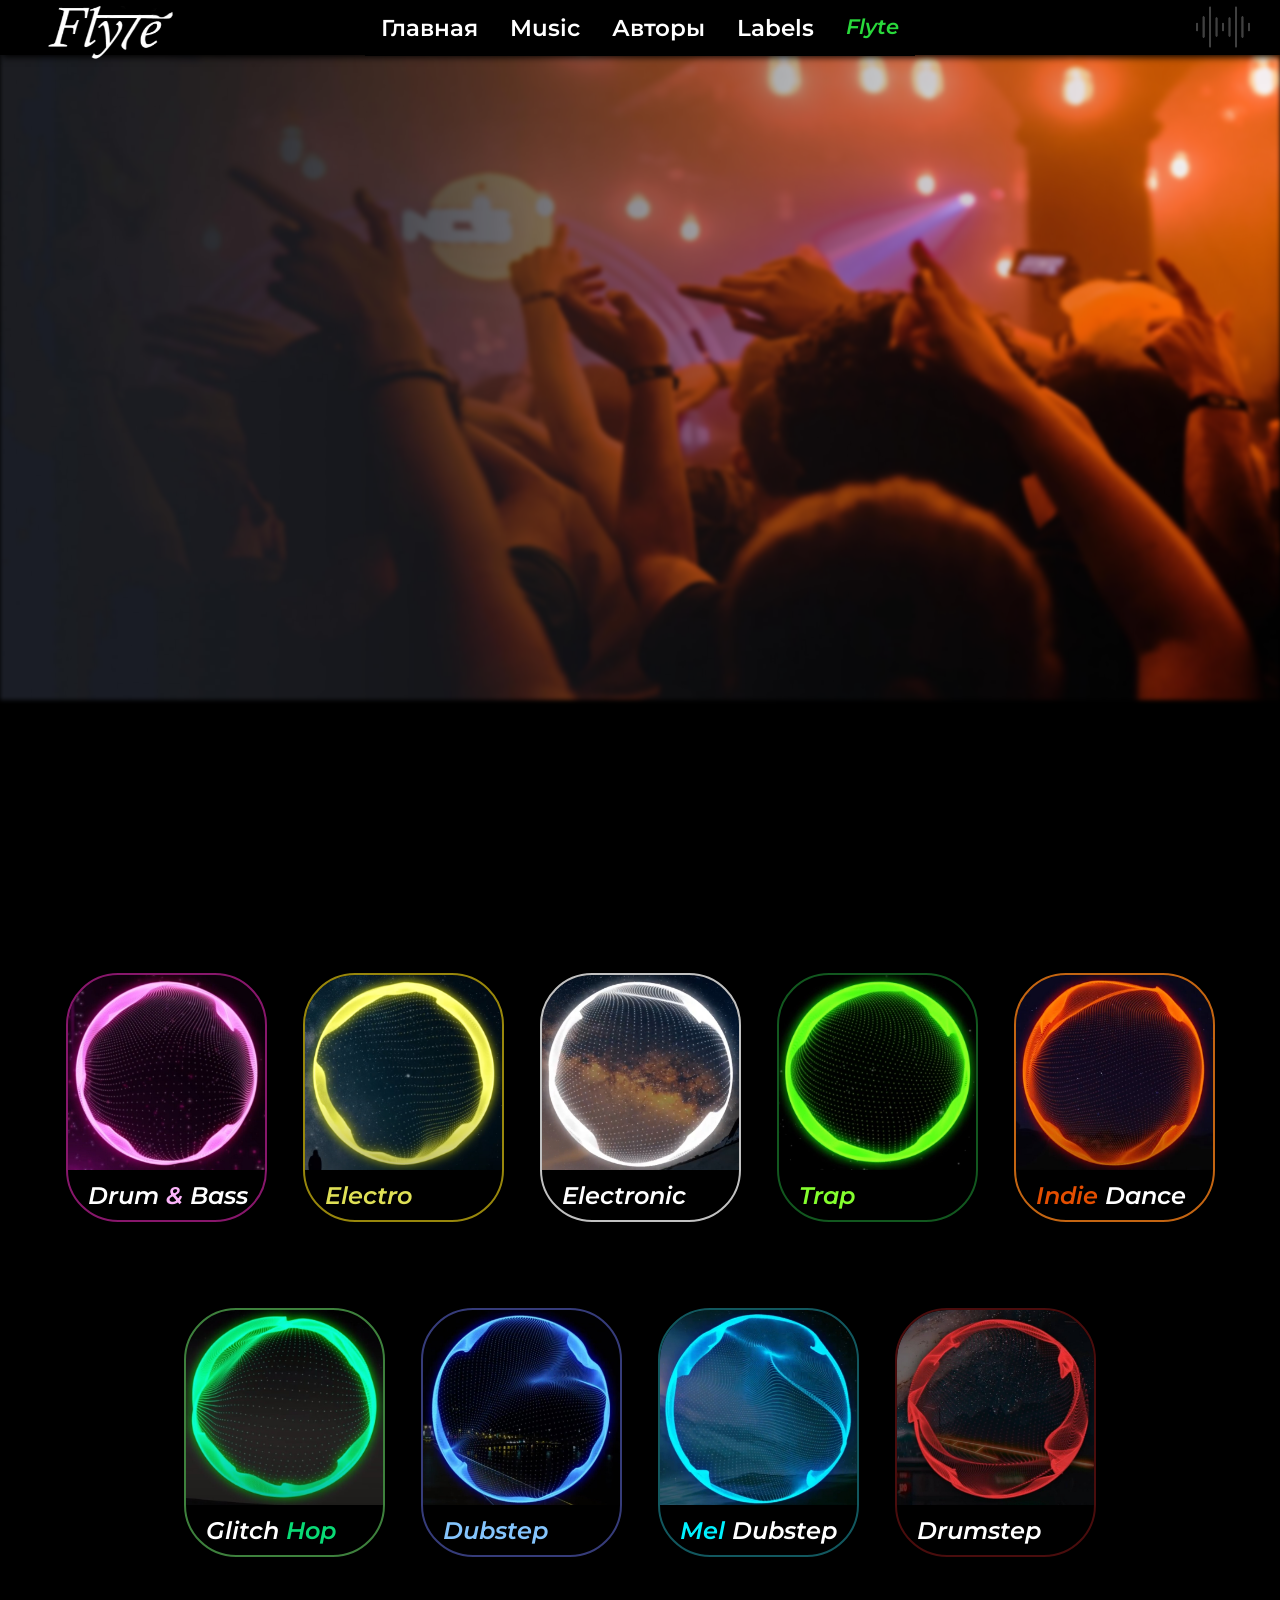
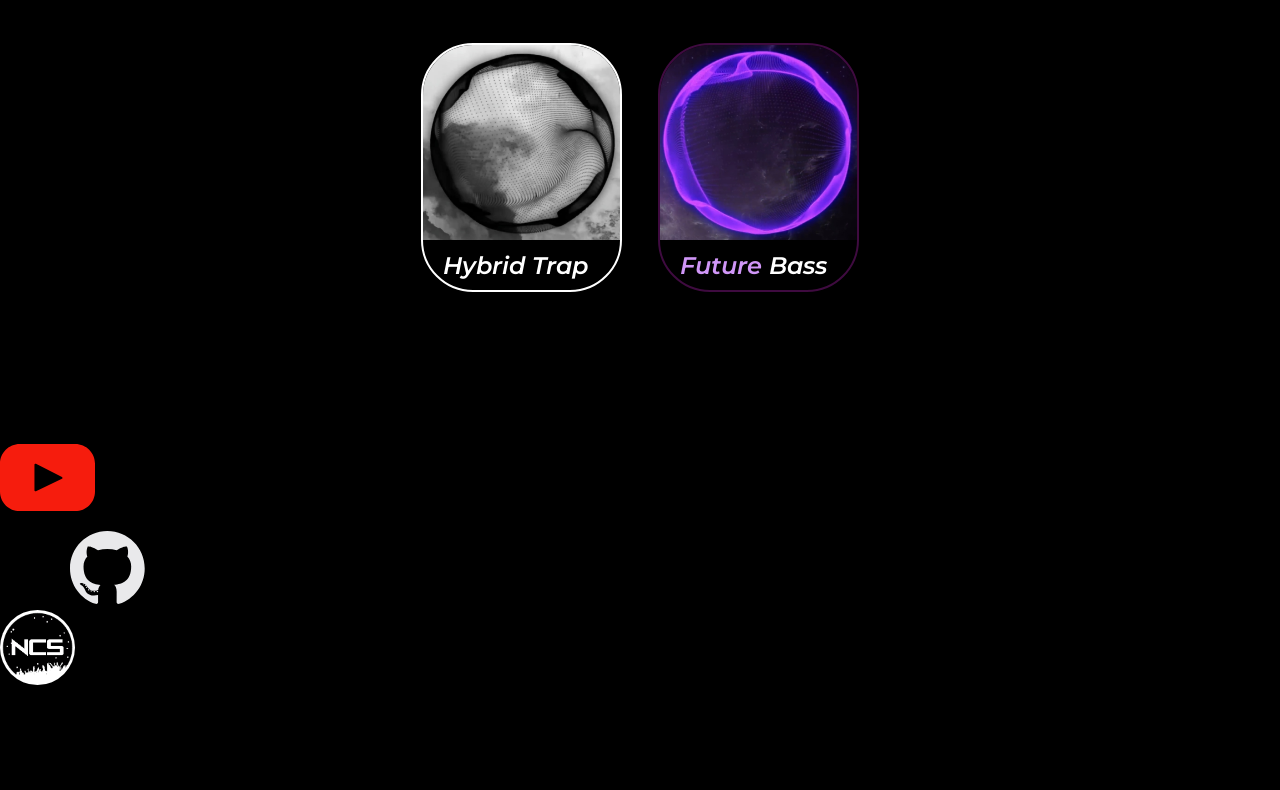
==== commit dff9a0ca: "Update music.html" ====
--- a/files/music.html
+++ b/files/music.html
@@ -399,7 +399,7 @@
 
 				<div class="image-table__block3">
 					<div class="image-table__link3">
-						<a href="../genres/DnB/dnb.html" class="image-link3" target="_blank">
+						<a href="../genres/dnb.html" class="image-link3" target="_blank">
 							<img src="../circles/drum&bass.jpg" class="image-link__item3"
 								style="outline: 2px solid rgb(136, 23, 108);">
 							<!-- Under text block -->
@@ -514,7 +514,7 @@
 
 				<div class="image-table__block4">
 					<div class="image-table__link4">
-						<a href="../genres/DnB/dnb.html" class="image-link4" target="_blank">
+						<a href="../genres/dnb.html" class="image-link4" target="_blank">
 							<img src="../circles/drum&bass.jpg" class="image-link__item4"
 								style="outline: 2px solid rgb(136, 23, 108);">
 							<!-- Under text block -->
@@ -687,4 +687,4 @@
 
 </body>
 
-</html>+</html>
